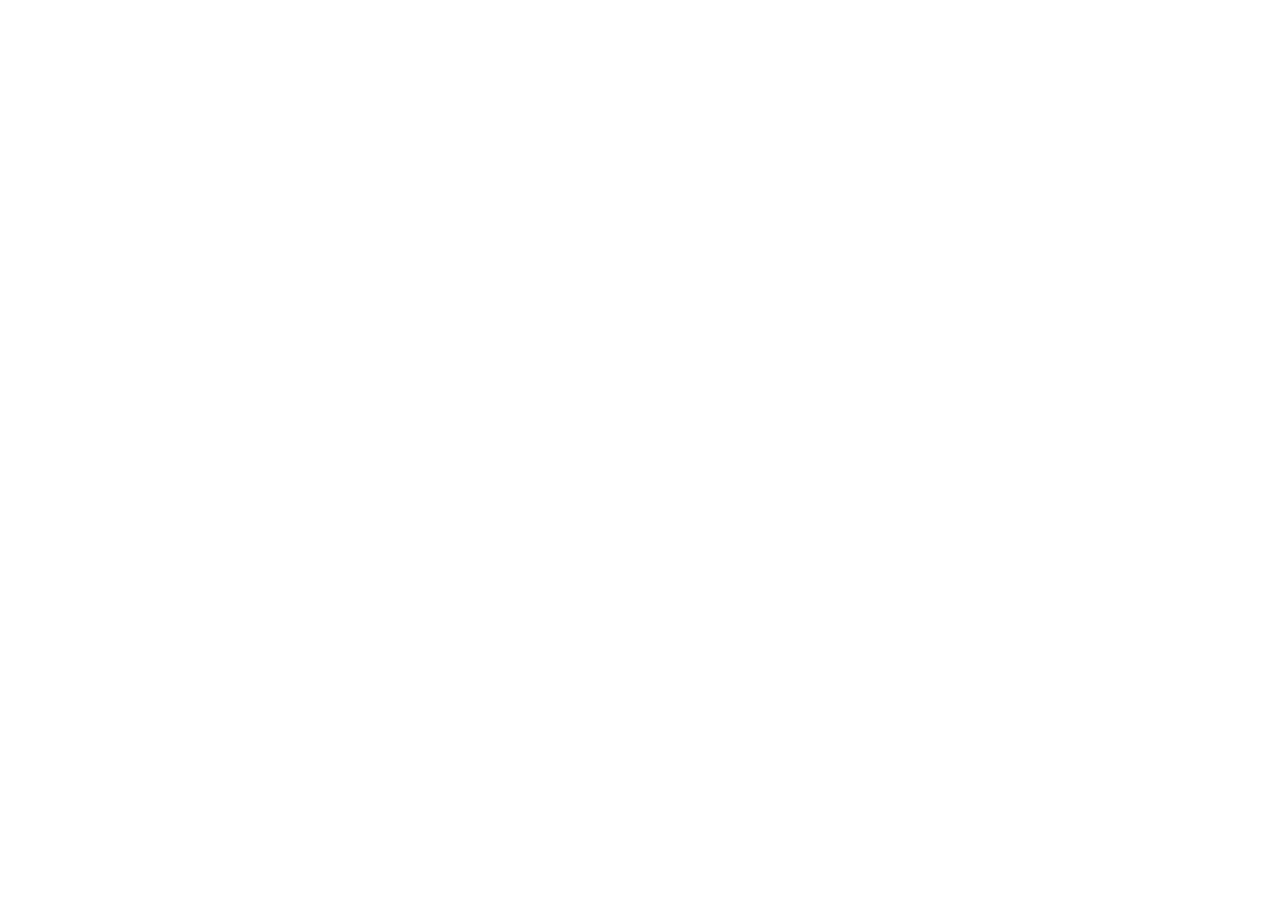
==== evenements.html @ 331d2382 "up" ====
<!DOCTYPE html>
<html lang="en">
<head>
    <meta charset="UTF-8">
    <meta name="viewport" content="width=device-width, initial-scale=1.0">
    <link rel="stylesheet" href="./css/style.css">
    <link rel="stylesheet" href="./css/responsive.css">
    <link rel="stylesheet" href="https://cdnjs.cloudflare.com/ajax/libs/font-awesome/6.5.2/css/all.min.css">
    <title>Document</title>
</head>
<main>
    
</main>

<body>
    
</body>
</html>
---- css/style.css ----
@import url('https://fonts.googleapis.com/css2?family=Bricolage+Grotesque:opsz,wght@12..96,200..800&family=Google+Sans:ital,opsz,wght@0,17..18,400..700;1,17..18,400..700&family=IBM+Plex+Mono:ital,wght@0,100;0,200;0,300;0,400;0,500;0,600;0,700;1,100;1,200;1,300;1,400;1,500;1,600;1,700&family=Inter:ital,opsz,wght@0,14..32,100..900;1,14..32,100..900&family=Isometra&display=swap');

:root {
  --background: #FFEDD5;
  --secondary: #C2410C;
  --darkgreen: #0F766E;
  --lightgreen: #CCFBF1;
  --textcolor: #030303;
  --subtextcolor:#57534E;
  --footerbackground:#1C1917;
}
*{
    font-family: "Bricolage Grotesque", sans-serif;
}
nav{
  display: flex;
  justify-content: space-between;
  align-items: center;
  padding:15px, 25px;
}

.logo{
  font-weight:500;
  font-size: 20px;
  color: var(--textcolor);

}
.logo span{ 
  color:var(--secondary);
}
nav ul {
  list-style: none;
  display: flex;
  gap: 30px;
}

nav ul li a {
  text-decoration: none;
  color: var( --textcolor);
  font-size: 15px;
  padding-bottom: 5px;
}
nav ul li a:hover{
  color:var(--secondary);
  border-bottom: 2px solid var(--secondary);
}

.btn a{
  background: var(--secondary);
  color: white;
   text-decoration: none; 
  padding: 12px 20px;
  border-radius: 8px;
  font-weight: 500;
}
 .hero{
  display: flex;
  justify-content: space-between;
  align-items: center;
  background-color: var(--background);
  padding: 70px 8%;
  gap: 40px;
}

.hero-left{
  width: 50%;
}

.saison{
  background: var(--lightgreen);
  color: var(--darkgreen);
  display: inline-block; 
  padding: 6px 14px;
  border-radius: 20px;
  font-size: 13px;
  font-weight: bold;
}

.hero-left h1{
  font-size: 42px;
  color: var(--textcolor);
  margin: 15px 0;
  line-height: 1.1;
}

.desc{
  color: var(--subtextcolor);
  font-size: 16px;
  margin-bottom: 25px;
  line-height: 1.6;
}

.image{
  width: 50%;
  display: flex;
  justify-content: center;
}

.image img{
  width: 100%;
  max-width: 480px;
  height: auto;
  background-color: white;
  border-radius: 20px; 
  padding: 50px; 
   
}


.hero-btn{
  display: flex;
  gap: 15px;
}

.btn1{
  background-color: var(--secondary);
  color: white;
  padding: 12px 24px;
  border-radius: 8px;
  text-decoration: none;
  font-weight: 600;
  font-size: 14px;
}

.btn2{
  background-color: white;
  color: #333;
  padding: 12px 24px;
  border-radius: 8px;
  text-decoration: none;
  font-weight: 600;
  font-size: 14px;
  border: 1.5px solid #ccc;
}


.footerdown {
    color: white;
    background-color: var(--footerbackground);
    width: 100%;
}
.footer-container {
   margin-left: 100px;
    margin-right: 100px;
    margin-top: 20px;
    justify-content: space-between; 
}
.youcode {
    float: left;
}
.youcode h2 {
    font-size: 25px;
    font-weight: 500;
}
.youcode h3 {
    font-size: 15px;
    font-weight: 200;
}
.info {
    margin-right: 0px;
}
.info-container {
    display: flex;
}
.info h4 {
    font-weight: 300;
}
.option-container {
    margin-left: 80px;
    text-align:left;
}
.option-container h4{
    margin-bottom: 0px;
    font-weight: 440;
}
.option-container ul{
    padding: 10px;
    padding-left: 0px;
    margin-top: 0px;
}
.option-container ul li {
    list-style-type: none;
    margin: 5px;
    margin-left: 0px;
    font-weight: 220;
    margin-bottom: 20px;
}
.footer-separator {
    background-color: var(--subtextcolor);
    height: 7px;
    width: 85%;
}

.icon-container {
    background-color: var(--background);
    width: 50px;
    height: 50px;
    border-radius: 50%;
    display: flex;
    justify-content: center;
    align-items: center;
}
.activiter-container {
    margin-left: 100px;
}
.activiter-displayer {
    display: flex;
}
.content-box {
    border: 1px solid #E7E5E4;
    border-radius: 10px;
    padding-right: 170px;
    padding-left: 20px;
    padding-top: 20px;
}
.activiter h2{
    margin-bottom: 30px;
}
.stats-container {
    justify-content: space-around;
    align-items: center;
    gap: 50px;
        display: flex;

    color: white;
}
.stats-container h3 {
    font-weight: 300;
    margin-top: -10px;
    font-size: 15px;
    padding-bottom: 10px;
}
.stats-container h4 {
    margin-top: -90px;
}
.stats-section {
    background-color: var(--secondary);
}

.stats-container div {
    padding-top: 20px;
    padding-bottom: 20px;
}
.separator {
    margin-left: 100px;
    margin-right: 100px;
    
    height: 2px;
    background-color: var(--subtextcolor);
    display: flex;
    justify-content: space-between;
}
.credits {
    margin-left: 100px;
    margin-right: 100px;
}
.credits h4 {
    font-weight: 100;
    padding-bottom:50px;
    padding-top:25px;

}
---- css/responsive.css ----
@media screen and (min-width: 1000px) and (max-width: 3000px) {
  .event-contener {
    display: flex;
    justify-content: space-between;
    margin-right: 100px;
  }
}

@media screen and (min-width: 768px) and (max-width: 768px) {
  .event-contener {
    display: block;
    display: grid;
    grid-template-columns: 1fr 1fr;
    grid-template-rows: auto auto;
    gap: 20px;
  }
  .activiter-container {
    margin-left: 0px;
  }
}
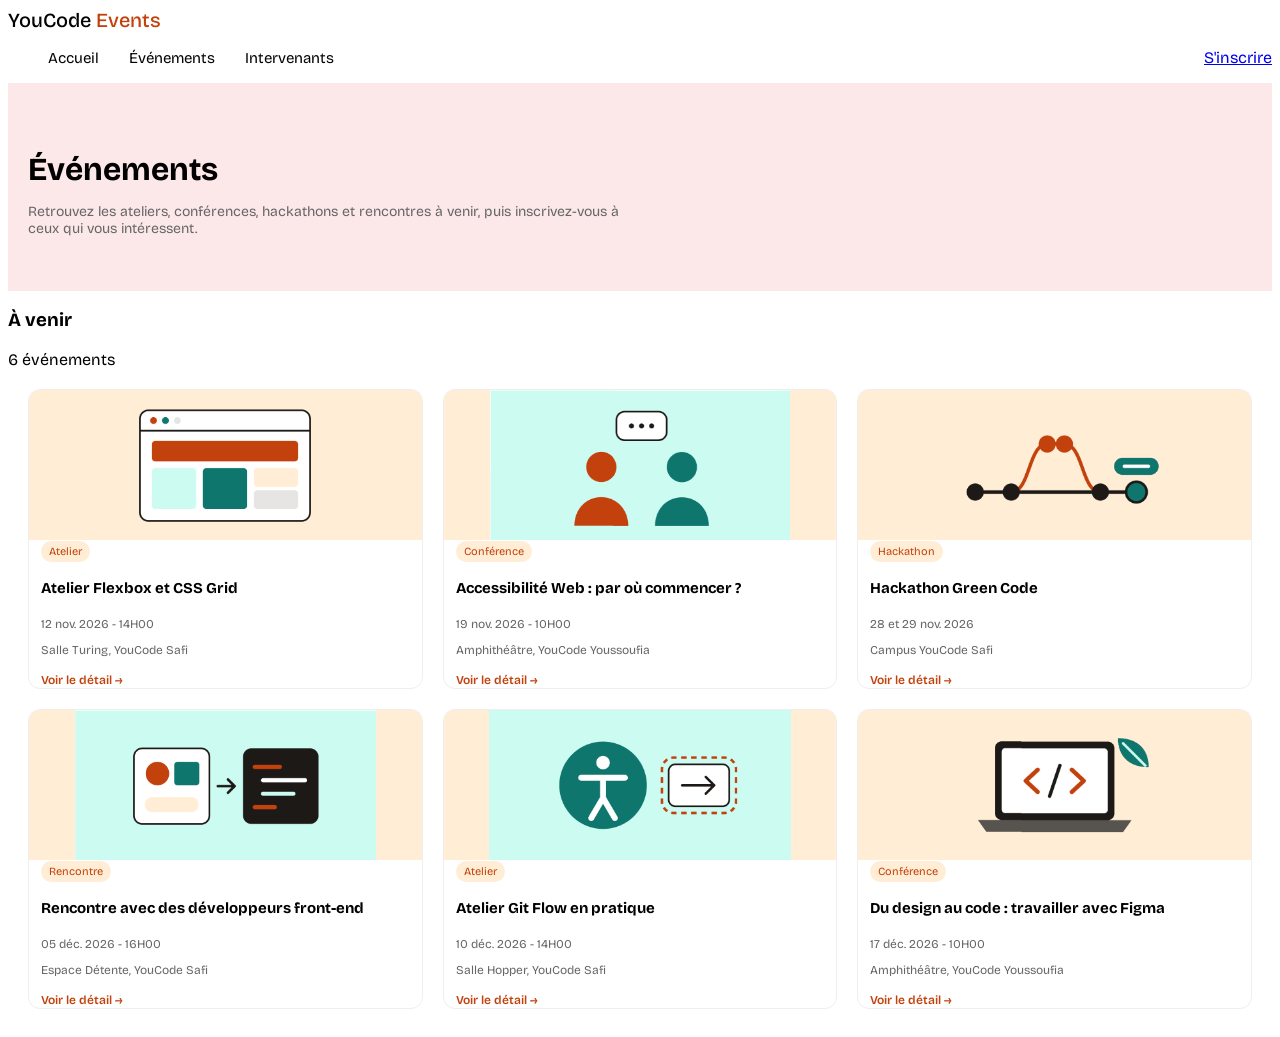
==== commit 9bc1086a: "page evenement" ====
--- a/evenements.html
+++ b/evenements.html
@@ -8,8 +8,116 @@
     <link rel="stylesheet" href="https://cdnjs.cloudflare.com/ajax/libs/font-awesome/6.5.2/css/all.min.css">
     <title>Document</title>
 </head>
+<header class="main-header">
+  <div class="logo">YouCode <span>Events</span></div>
+  <nav>
+    <ul>
+      <li><a href="#">Accueil</a></li>
+      <li><a href="#" class="active">Événements</a></li>
+      <li><a href="#">Intervenants</a></li>
+    </ul>
+    <a href="#" class="btn-inscrire">S'inscrire</a>
+    <span class="burger">☰</span>
+  </nav>
+   
+  
+</header>
 <main>
     
+<section class="intro">
+  <h2>Événements</h2>
+  <p>Retrouvez les ateliers, conférences, hackathons et
+     rencontres à venir, puis inscrivez-vous à ceux qui vous intéressent.</p>
+</section>
+
+<section class="events">
+  <div class="events-head">
+    <h3>À venir</h3>
+    <span>6 événements</span>
+  </div>
+
+  <div class="grid-events">
+ 
+    <div class="card">
+      <div class="card-img bg-pink">
+        <img src="/assets/images/img7.png" alt="Atelier UI">
+      </div>
+      <div class="card-body">
+        <span class="tag tag-atelier">Atelier</span>
+        <h4>Atelier Flexbox et CSS Grid</h4>
+        <p> 12 nov. 2026 - 14H00</p>
+        <p> Salle Turing, YouCode Safi</p>
+        <a href="#">Voir le détail →</a>
+      </div>
+    </div>
+  
+    <div class="card">
+      <div class="card-img bg-blue">
+        <img src="/assets/images/img1.png" alt="Accessibilité">
+      </div>
+      <div class="card-body">
+        <span class="tag tag-conf">Conférence</span>
+        <h4>Accessibilité Web : par où commencer ?</h4>
+        <p> 19 nov. 2026 - 10H00</p>
+        <p> Amphithéâtre, YouCode Youssoufia</p>
+        <a href="#">Voir le détail →</a>
+      </div>
+    </div>
+  
+    <div class="card">
+      <div class="card-img bg-pink">
+        <img src="/assets/images/img2.png" alt="Hackathon">
+      </div>
+      <div class="card-body">
+        <span class="tag tag-hack">Hackathon</span>
+        <h4>Hackathon Green Code</h4>
+        <p> 28 et 29 nov. 2026</p>
+        <p> Campus YouCode Safi</p>
+        <a href="#">Voir le détail →</a>
+      </div>
+    </div>
+   
+    <div class="card">
+      <div class="card-img bg-blue">
+        <img src="/assets/images/img3.png" alt="Rencontre">
+      </div>
+      <div class="card-body">
+        <span class="tag tag-rencontre">Rencontre</span>
+        <h4>Rencontre avec des développeurs front-end</h4>
+        <p> 05 déc. 2026 - 16H00</p>
+        <p> Espace Détente, YouCode Safi</p>
+        <a href="#">Voir le détail →</a>
+      </div>
+    </div>
+  
+    <div class="card">
+      <div class="card-img bg-pink">
+        <img src="/assets/images/img8.png" alt="Git Flow">
+      </div>
+      <div class="card-body">
+        <span class="tag tag-atelier">Atelier</span>
+        <h4>Atelier Git Flow en pratique</h4>
+        <p>10 déc. 2026 - 14H00</p>
+        <p> Salle Hopper, YouCode Safi</p>
+        <a href="#">Voir le détail →</a>
+      </div>
+    </div>
+   
+    <div class="card">
+      <div class="card-img bg-blue">
+        <img src="/assets/images/img9.png" alt="Figma">
+      </div>
+      <div class="card-body">
+        <span class="tag tag-conf">Conférence</span>
+        <h4>Du design au code : travailler avec Figma</h4>
+        <p> 17 déc. 2026 - 10H00</p>
+    <p> Amphithéâtre, YouCode Youssoufia</p>
+        <a href="#">Voir le détail →</a>
+      </div>
+    </div>
+  </div>
+</section>
+
 </main>
 
 <body>
--- a/css/style.css
+++ b/css/style.css
@@ -17,6 +17,7 @@
   justify-content: space-between;
   align-items: center;
   padding:15px, 25px;
+  flex-wrap: nowrap; 
 }
 
 .logo{
@@ -53,6 +54,7 @@
   border-radius: 8px;
   font-weight: 500;
 }
+
  .hero{
   display: flex;
   justify-content: space-between;
@@ -100,7 +102,7 @@
   width: 100%;
   max-width: 480px;
   height: auto;
-  background-color: white;
+  background-color: var(--background);
   border-radius: 20px; 
   padding: 50px; 
    
@@ -259,4 +261,98 @@
     padding-bottom:50px;
     padding-top:25px;
 
+}
+.page { max-width: 1100px; margin: auto; }
+.intro {
+      background: #fce8e8; 
+     padding: 40px 20px; 
+    }
+.intro h2{
+     font-size: 32px;
+      margin-bottom: 10px;
+     }
+.intro p{
+     color: #666; 
+     font-size: 14px;
+      max-width: 600px; }
+
+.grid-events {
+  display: grid;
+  grid-template-columns: 1fr; /* Mobile 375 */
+  gap: 20px;
+  padding: 20px;
+}
+.card {
+  border: 1px solid #eee;
+  border-radius: 12px;
+  overflow: hidden;
+  background: white;
+  display: grid;
+}
+.card-img img {
+  width: 100%;
+  height: 100%;
+  object-fit: contain;
+  
+}
+.card > div:first-child {
+    height: 150px; 
+    display:flex;
+    align-items:center;
+    justify-content:center;
+    background:var(--background)}
+.card .tag { 
+    color: #C2410C;
+     font-size: 11px;
+      background: #FFEDD5;
+       padding: 4px 8px;
+        border-radius: 12px; 
+        width: fit-content;
+         margin: 12px; 
+        }
+.card h4 {
+    padding: 0 12px; 
+    font-size: 15px; }
+.card p {
+     padding: 0 12px; 
+     font-size: 12px; 
+     color: #666; }
+.card a {
+     padding: 12px; 
+     font-size: 12px; 
+     color: #C2410C; 
+     text-decoration: none; 
+     font-weight: 600;
+     }
+@media (min-width: 768px) {
+  
+  .grid-events {
+    grid-template-columns: repeat(3, 1fr);
+  }
+  .burger{ display: none;}
+   .hero{ 
+    flex-direction: column;
+     padding: 40px 20px;
+     }
+  .hero-left, .image{ width: 100%; }
+  .footer-container { 
+    flex-direction: column;
+     margin: 0 20px; 
+    }
+  .info-container {
+     flex-direction: column; 
+    }
+  .option-container { 
+    margin-left: 0;
+     margin-top: 25px;
+     }
+  .separator, .credits {
+     margin-left: 20px;
+      margin-right: 20px;
+     }
+}
+@media(max-width:768px){
+  .main-header{padding:15px 2px;}
+  .main-header nav{display:none;}
+  .burger{display:block;}
 }
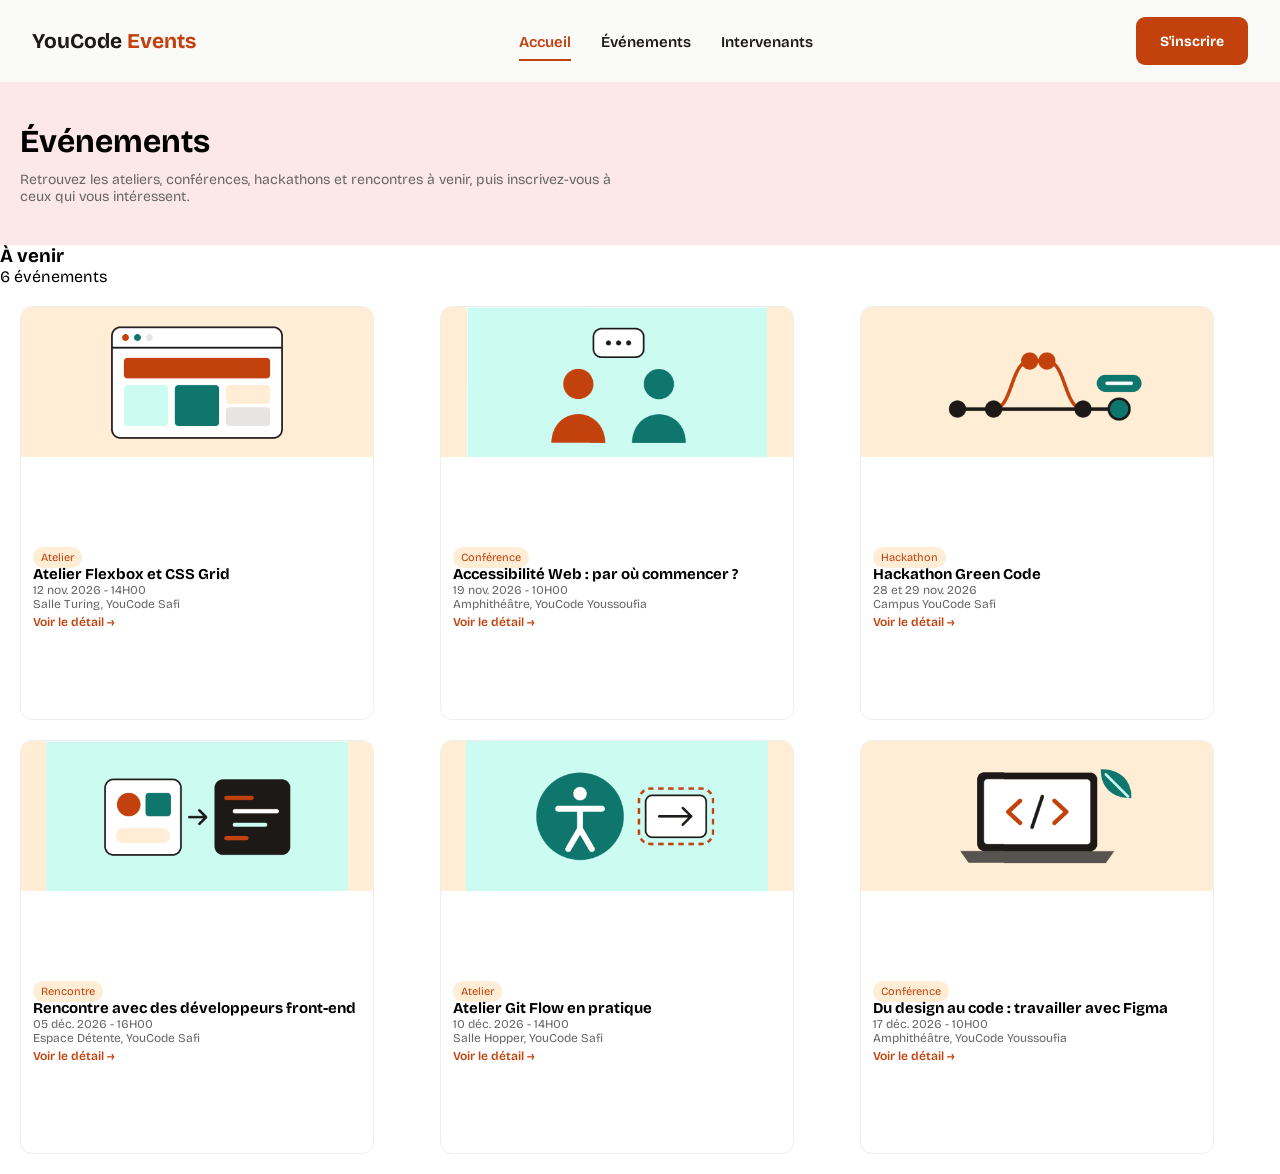
==== commit 86bd8472: "navbar" ====
--- a/evenements.html
+++ b/evenements.html
@@ -9,19 +9,24 @@
     <title>Document</title>
 </head>
 <header class="main-header">
-  <div class="logo">YouCode <span>Events</span></div>
-  <nav>
-    <ul>
-      <li><a href="#">Accueil</a></li>
-      <li><a href="#" class="active">Événements</a></li>
-      <li><a href="#">Intervenants</a></li>
-    </ul>
-    <a href="#" class="btn-inscrire">S'inscrire</a>
-    <span class="burger">☰</span>
-  </nav>
-   
-  
-</header>
+    <nav class="navbar">
+        <a class="logo" href="./index.html">
+            YouCode <span>Events</span>
+        </a>
+
+        <button class="burger"
+                aria-label="Ouvrir le menu"
+                aria-expanded="false">☰</button>
+
+        <ul class="nav-links">
+            <li><a class="active" href="./index.html">Accueil</a></li>
+            <li><a href="./evenements.html">Événements</a></li>
+            <li><a href="./intervenants.html">Intervenants</a></li>
+        </ul>
+
+        <a class="nav-btn" href="#inscription">S'inscrire</a>
+    </nav>
+    </header>
 <main>
     
 <section class="intro">
--- a/css/style.css
+++ b/css/style.css
@@ -5,136 +5,191 @@
   --secondary: #C2410C;
   --darkgreen: #0F766E;
   --lightgreen: #CCFBF1;
-  --textcolor: #030303;
+  --textcolor:  #1C1917;
   --subtextcolor:#57534E;
   --footerbackground:#1C1917;
 }
 *{
     font-family: "Bricolage Grotesque", sans-serif;
-}
-nav{
-  display: flex;
-  justify-content: space-between;
-  align-items: center;
-  padding:15px, 25px;
-  flex-wrap: nowrap; 
-}
-
-.logo{
-  font-weight:500;
-  font-size: 20px;
-  color: var(--textcolor);
-
-}
-.logo span{ 
-  color:var(--secondary);
-}
-nav ul {
-  list-style: none;
-  display: flex;
-  gap: 30px;
-}
-
-nav ul li a {
-  text-decoration: none;
-  color: var( --textcolor);
-  font-size: 15px;
-  padding-bottom: 5px;
-}
-nav ul li a:hover{
-  color:var(--secondary);
-  border-bottom: 2px solid var(--secondary);
-}
-
-.btn a{
-  background: var(--secondary);
-  color: white;
-   text-decoration: none; 
-  padding: 12px 20px;
-  border-radius: 8px;
-  font-weight: 500;
-}
-
- .hero{
-  display: flex;
-  justify-content: space-between;
-  align-items: center;
-  background-color: var(--background);
-  padding: 70px 8%;
-  gap: 40px;
-}
-
-.hero-left{
-  width: 50%;
-}
-
-.saison{
-  background: var(--lightgreen);
-  color: var(--darkgreen);
-  display: inline-block; 
-  padding: 6px 14px;
-  border-radius: 20px;
-  font-size: 13px;
-  font-weight: bold;
-}
-
-.hero-left h1{
-  font-size: 42px;
-  color: var(--textcolor);
-  margin: 15px 0;
-  line-height: 1.1;
-}
-
-.desc{
-  color: var(--subtextcolor);
-  font-size: 16px;
-  margin-bottom: 25px;
-  line-height: 1.6;
-}
-
-.image{
-  width: 50%;
-  display: flex;
-  justify-content: center;
-}
-
-.image img{
-  width: 100%;
-  max-width: 480px;
-  height: auto;
-  background-color: var(--background);
-  border-radius: 20px; 
-  padding: 50px; 
-   
-}
-
-
-.hero-btn{
-  display: flex;
-  gap: 15px;
-}
-
-.btn1{
-  background-color: var(--secondary);
-  color: white;
-  padding: 12px 24px;
-  border-radius: 8px;
-  text-decoration: none;
-  font-weight: 600;
-  font-size: 14px;
-}
-
-.btn2{
-  background-color: white;
-  color: #333;
-  padding: 12px 24px;
-  border-radius: 8px;
-  text-decoration: none;
-  font-weight: 600;
-  font-size: 14px;
-  border: 1.5px solid #ccc;
-}
-
+    box-sizing: border-box;
+    margin: 0;
+     padding: 0;
+
+}
+
+.main-header {
+    background: #FAFAF9;
+    width: 100%;
+    height: auto;
+    min-height: 72px;
+}
+
+.navbar {
+    max-width: 1280px;
+    min-height: 82px;
+    margin: auto;
+    padding: 16px 32px;
+    display: flex;
+    align-items: center;
+    justify-content: space-between;
+    gap: 28px;
+}
+
+.logo {
+    text-decoration: none;
+    font-size: 21px;
+    font-weight: 700;
+    white-space: nowrap;
+    color: var(--textcolor);
+}
+
+.logo span {
+    color: var(--secondary);
+}
+
+.nav-links {
+    list-style: none;
+    display: flex;
+    align-items: center;
+    gap: 30px;
+    margin: 0;
+    padding: 0;
+}
+
+.nav-links a {
+    text-decoration: none;
+    font-size: 15px;
+    font-weight: 600;
+    padding: 8px 0;
+    color: var(--textcolor);
+}
+
+.nav-links a:hover,
+.nav-links a.active {
+    color: var(--secondary);
+    border-bottom: 2px solid var(--secondary);
+}
+
+.nav-btn,
+.btn-primary,
+.btn-secondary {
+    display: inline-flex;
+    justify-content: center;
+    align-items: center;
+    min-height: 48px;
+    padding: 12px 24px;
+    border-radius: 9px;
+    text-decoration: none;
+    font-size: 14px;
+    font-weight: 700;
+}
+
+.nav-btn,
+.btn-primary {
+    background: var(--secondary);
+    color: white;
+}
+
+.nav-btn:hover,
+.btn-primary:hover {
+    background: var(--secondary);
+}
+
+.btn-secondary {
+    background: #FAFAF9;
+    border: 1px solid #D6D3D1;
+    color: var(--textcolor);
+}
+
+.burger {
+    display: none;
+    border: 0;
+    background: transparent;
+    color: var(--textcolor);
+    font-size: 26px;
+    cursor: pointer;
+}
+
+.hero {
+    display: grid;
+    grid-template-columns: 1fr 0.85fr;
+    align-items: center;
+    gap: 48px;
+    /* padding: 64px max(6%, calc((100% - 1160px) / 2)); */
+    background: var(--background);
+    min-height: 430px;
+}
+
+.hero-left {
+    max-width: 650px;
+}
+
+.saison {
+    display: inline-block;
+    margin: 0 0 16px;
+    padding: 7px 14px;
+    border-radius: 99px;
+    background: #CCFBF1;
+    color: #0F766E;
+    font-size: 13px;
+    font-weight: 700;
+}
+
+.hero h1 {
+    margin: 0 0 20px;
+    font-size: clamp(32px, 4vw, 44px);
+    line-height: 1.16;
+    letter-spacing: -0.7px;
+}
+
+.desc {
+    max-width: 620px;
+    margin: 0 0 26px;
+    color: var(--subtextcolor);
+    font-size: 16px;
+    line-height: 1.7;
+}
+
+.hero-btn {
+    display: flex;
+    flex-wrap: wrap;
+    gap: 14px;
+}
+
+/* Illustration du calendrier */
+
+.hero-illustration {
+    position: relative;
+    min-height: 290px;
+    display: flex;
+    align-items: center;
+    justify-content: center;
+    background: white;
+    border-radius: 18px;
+}
+
+.calendar {
+    position: relative;
+    width: 185px;
+    height: 170px;
+    border-radius: 18px;
+    background: white;
+    overflow: visible;
+}
+.image {
+    width: 100%;
+    display: flex;
+    justify-content: center;
+    align-items: center;
+}
+
+.image img {
+    width: 100%;
+    max-width: 480px;
+    height: auto;
+    display: block;
+    object-fit: contain;
+}
 
 .footerdown {
     color: white;
@@ -145,7 +200,9 @@
    margin-left: 100px;
     margin-right: 100px;
     margin-top: 20px;
-    justify-content: space-between; 
+    justify-content: space-between;
+    display: flex;
+    flex-wrap: wrap;
 }
 .youcode {
     float: left;
@@ -160,9 +217,14 @@
 }
 .info {
     margin-right: 0px;
+    justify-content: space-evenly;
+    display: flex;
+    flex-wrap: wrap;
 }
 .info-container {
     display: flex;
+        flex-wrap: wrap;
+
 }
 .info h4 {
     font-weight: 300;
@@ -189,8 +251,8 @@
 }
 .footer-separator {
     background-color: var(--subtextcolor);
-    height: 7px;
-    width: 85%;
+    height:2px;
+    width: 100%;
 }
 
 .icon-container {
@@ -260,8 +322,83 @@
     font-weight: 100;
     padding-bottom:50px;
     padding-top:25px;
-
-}
+}
+.activiter-container {
+    padding-bottom: 30px;
+}
+.next-container {
+    margin-left: 100px;
+    margin-right: 100px;
+}
+.top {
+    display: flex;
+    align-items: center;
+    justify-content: space-between;
+}
+.top div *{
+    color: var(--secondary);
+    font-size: 13px;
+}
+.top div a{
+    text-decoration: none;
+    font-weight: 500;
+}
+.card {
+    display: flex;
+    border: 1px solid #E7E5E4;
+    width: 354px;
+    height: 414px;
+    border-radius: 10px;
+}
+.theme{
+    background-color: var(--background);
+    width: max-content;
+    height: 30px;
+    display: flex;
+    align-items: center;
+    padding-right: 10px;
+    padding-left: 10px;
+    border-radius: 20px;
+    color: var(--secondary);
+}
+.theme h5 {
+    font-weight: 500;
+}
+.content {
+    margin-left: 20px;
+    margin-top: 10px;
+}
+.u-info {
+    margin-top: 40px;
+    display: grid;
+    gap: 10px;
+}
+.u-info h3 {
+    margin-top: 0px;
+    margin-bottom: 0px;
+    color: var(--subtextcolor);
+    font-weight: 300;
+    font-size: 15px;
+}
+.u-info h3 i {
+    padding-right: 11px;
+}
+.u-info a {
+    text-decoration: none;
+    color: var(--secondary);
+}
+.u-info a i {
+    padding-left: 3px;
+}
+.next-events {
+    margin-bottom: 30px;
+}
+.card-container {
+    display: grid;
+    gap: 20px;
+    grid-template-columns: 1fr 1fr 1fr;
+}
+
 .page { max-width: 1100px; margin: auto; }
 .intro {
       background: #fce8e8; 
@@ -329,7 +466,9 @@
   .grid-events {
     grid-template-columns: repeat(3, 1fr);
   }
-  .burger{ display: none;}
+  .burger{
+    display: none;
+}
    .hero{ 
     flex-direction: column;
      padding: 40px 20px;
@@ -351,8 +490,163 @@
       margin-right: 20px;
      }
 }
-@media(max-width:768px){
-  .main-header{padding:15px 2px;}
-  .main-header nav{display:none;}
-  .burger{display:block;}
+
+.pagetitle {
+    background-color: var(--background);
+}
+.pagetitle-content {
+    padding-left: 20px;
+    padding-top: 20px;
+    padding-bottom: 20px;
+}
+.pagetitle-content h3 {
+    margin-left: 0px;
+    font-size: 30px;
+    margin-bottom: 0px;
+    padding: 1%;
+}
+.pagetitle-content h4 {
+    font-size: 20px;
+    font-weight: 200;
+    margin-top: 15px;
+    margin-left: 20px;
+}
+.intervenant-boxcontent {
+    padding-left: 20px;
+    padding-right: 20px;
+}
+.intervenant-boxcontent h3 {
+    font-size: 30px;
+}
+
+.boxcontainer {
+    display: grid;
+    gap: 20px;
+    
+}
+.profils-pic{
+    width: 100px;
+    height: 100px;
+    background-color: var(--background);
+    border-radius: 50%;
+}
+.box {
+    border: 1px solid #E7E5E4;
+    border-radius: 10px;
+    width: 320px;
+    margin-top: 10px;
+}
+.content h3{
+    font-size: 20px;
+    margin-bottom: 0px;
+}
+.content h4 {
+    margin-top: 5px;
+    font-size: 15px;
+    font-weight: 500;
+    color: var(--secondary);
+}
+.content h5 {
+    font-weight: 400;
+}
+.profils-pic {
+    display: flex;
+    align-items: center;
+    justify-content: center;
+    overflow: hidden;
+}
+.profils-pic i {
+    font-size: 100px;
+    margin-top: 15px;
+}
+.container {
+    margin-left: 20px;
+}
+.container h3 {
+    font-weight: 300;
+    font-size: 20px;
+    color: #57534E;
+}
+.them-container {
+    display: grid;
+    grid-template-columns: 1fr 1fr;
+    gap: 10px;
+
+}
+.box-them {
+    border: 1px solid #E7E5E4;
+    grid-template-rows: 1fr 3fr;
+    display: flex;
+    border-radius: 10px;
+}
+.content-container {
+    display: flex;
+    align-items: center;
+    justify-content: center;
+    padding-top: 10px;
+    padding-bottom: 10px;
+    padding-left: 20px;
+    color: #57534E;
+}
+.content-container h4 {
+    font-size: 15px;
+    padding-left: 14px;
+    font-weight: 400;
+    color: #57534E;
+}
+.gray-box {
+    width: 25px;
+    height: 25px;
+    background-color: #333;
+    border-radius: 10px;
+}
+.top-container {
+    display: grid;
+    justify-content: space-between;
+
+}
+.minicontent ul li a {
+    text-decoration: none;
+    font-weight: 300;
+    font-size: 14px;
+    color: white;
+}
+.minicontent h3 {
+    font-size: 15px;
+}
+.minicontent ul {
+    list-style: none;
+    padding: 0px;
+}
+.minicontent ul li {
+    padding: 5px;
+}
+.leftsidecontent h2 {
+    font-size: 19px;
+}
+.leftsidecontent h3 {
+    font-size: 14px;
+    font-weight: 300;
+}
+.footerdown {
+    margin-top: 40px;
+}
+.nexteven-card-container img {
+    width: 100%;
+    border-radius: 10px;
+
+}
+.card-text-content {
+    margin-left: 20px;
+    margin-top: 10px;
+}
+
+.card-text-content {
+    border-radius: 10px;
+}
+
+.event-card {
+    border: 1px solid #57534E;
+    width: 100%;
+    border-radius: 10px;
 }
--- a/css/responsive.css
+++ b/css/responsive.css
@@ -4,6 +4,34 @@
     justify-content: space-between;
     margin-right: 100px;
   }
+  .top-container {
+    grid-template-columns: 1.6fr 1fr;
+    margin-left: 100px;
+    margin-right: 100px;
+  }
+  .rightsidecontent {
+    display: grid;
+    
+    grid-template-columns: 1fr 1fr;
+  }
+  .nexteven-card-container {
+    display: grid;
+    grid-template-columns: 1fr 1fr 1fr;
+    gap: 120px;    
+    width: 100%;
+  }
+}
+@media screen and (min-width: 1440px) {
+  .boxcontainer {
+    grid-template-columns: 1fr 1fr 1fr;
+  }
+  .box {
+    width: 450px;
+  }
+  .them-container {
+        grid-template-columns: 1fr 1fr 1fr 1fr 1fr 1fr;
+
+  }
 }
 
 @media screen and (min-width: 768px) and (max-width: 768px) {
@@ -14,7 +42,191 @@
     grid-template-rows: auto auto;
     gap: 20px;
   }
+  .them-container {
+    grid-template-columns: 1fr 1fr 1fr;
+
+  }
   .activiter-container {
     margin-left: 0px;
   }
+  .box {
+    width: 340px;
+  }
+  .boxcontainer {
+    grid-template-columns: 1fr 1fr;
+  }
+  .top-container {
+    
+  }
+  .minicontent {
+    
+  }
+  .rightsidecontent {
+    gap: 60px;
+    display: grid;
+    
+    grid-template-columns: 1fr 1fr;
+  }
+  .top-container {
+    margin-left: 30px;
+    margin-right: 20px;
+  }
+  .nexteven-card-container {
+    display: grid;
+    grid-template-columns: 1fr 1fr;
+    gap: 20px;
+    width: 100%;
+  }
+}
+@media screen and (min-width: 375px) and (max-width: 375px) {
+  .footer-container {
+    display: block;
+  }
+  .boxcontainer {
+    grid-template-columns: 1fr;
+  }
+  .box {
+    width: 140px;
+  }
+  .top-container {
+    grid-template-columns: 1fr;
+    margin-left: 30px;
+    margin-right: 20px;
+  }
+  .rightsidecontent {
+    display: block;
+  }
+  .nexteven-card-container {
+    display: grid;
+    grid-template-columns: 1fr 1fr;
+    gap: 20px;
+    width: 100%;
+  }
+}
+/* bahija sabbar */
+/* TABLETTE - 768px */
+@media screen and (max-width: 768px) {
+    .navbar {
+        padding: 16px 24px;
+        gap: 16px;
+    }
+
+    .nav-links {
+        gap: 15px;
+    }
+
+    .nav-links a {
+        font-size: 14px;
+    }
+
+    .nav-btn {
+        padding: 10px 16px;
+    }
+     .hero {
+        padding: 40px 25px;
+        gap: 25px;
+    }
+
+    .hero-left {
+        width: 50%;
+    }
+
+    .hero-left h1 {
+        font-size: 30px;
+    }
+
+    .image {
+        width: 50%;
+    }
+
+}
+
+/* MOBILE - 375px */
+@media screen and (max-width: 480px) {
+    .main-header {
+        width: 100vw;
+        background: #FAFAF9;
+        height: auto;
+    }
+
+    .navbar {
+        min-height: 72px;
+        width: 100%;
+        padding: 16px 20px;
+        display: flex;
+        justify-content: space-between;
+        flex-direction: row;
+        align-items: center;
+        flex-wrap: nowrap;
+        box-sizing: border-box;
+    }
+
+    .logo {
+        font-size: 18px;
+        flex-shrink: 0;
+    }
+
+    .burger {
+        display: block;
+        font-size: 26px;
+       flex-shrink: 0;
+        margin-left: auto;
+    }
+
+    .nav-links {
+        display: none;
+        flex-direction: column;
+        align-items: flex-start;
+        width: 100%;
+        gap: 18px;
+        padding: 20px 0;
+       order: 3;
+    }
+
+    .nav-links.is-open {
+        display: flex;
+    }
+
+    .nav-btn {
+        display: none;
+    }
+    .hero {
+        flex-direction: column;
+        align-items: stretch;
+        padding: 35px 20px;
+        gap: 25px;
+    }
+
+    .hero-left,
+    .image {
+        width: 100%;
+    }
+
+    .hero-left h1 {
+        font-size: 28px;
+        line-height: 1.2;
+    }
+
+    .desc {
+        font-size: 16px;
+        line-height: 1.6;
+    }
+
+    .hero-btn {
+        display: flex;
+        flex-direction: column;
+        gap: 12px;
+    }
+
+    .hero-btn a {
+        width: 100%;
+        box-sizing: border-box;
+        text-align: center;
+    }
+
+    .image img {
+        width: 100%;
+        max-width: 100%;
+        height: auto;
+    }
 }
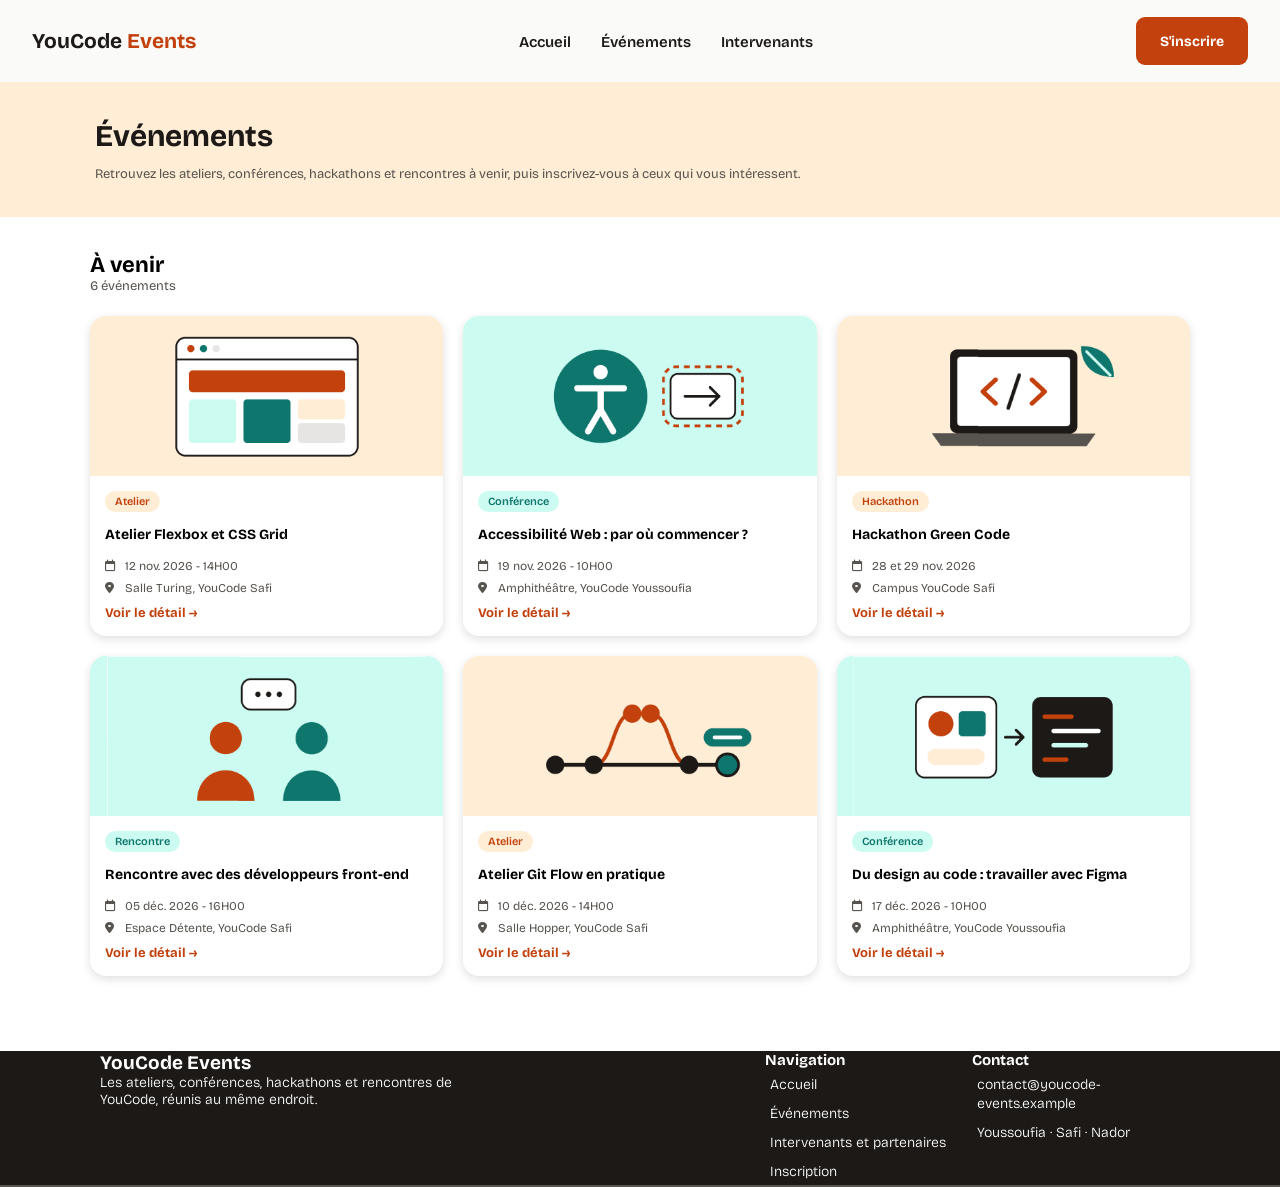
==== commit 4e9a9473: "page evenement" ====
--- a/evenements.html
+++ b/evenements.html
@@ -8,6 +8,7 @@
     <link rel="stylesheet" href="https://cdnjs.cloudflare.com/ajax/libs/font-awesome/6.5.2/css/all.min.css">
     <title>Document</title>
 </head>
+<body>
 <header class="main-header">
     <nav class="navbar">
         <a class="logo" href="./index.html">
@@ -29,103 +30,234 @@
     </header>
 <main>
     
-<section class="intro">
-  <h2>Événements</h2>
-  <p>Retrouvez les ateliers, conférences, hackathons et
-     rencontres à venir, puis inscrivez-vous à ceux qui vous intéressent.</p>
-</section>
-
-<section class="events">
-  <div class="events-head">
-    <h3>À venir</h3>
-    <span>6 événements</span>
-  </div>
-
-  <div class="grid-events">
- 
-    <div class="card">
-      <div class="card-img bg-pink">
-        <img src="/assets/images/img7.png" alt="Atelier UI">
-      </div>
-      <div class="card-body">
-        <span class="tag tag-atelier">Atelier</span>
-        <h4>Atelier Flexbox et CSS Grid</h4>
-        <p> 12 nov. 2026 - 14H00</p>
-        <p> Salle Turing, YouCode Safi</p>
-        <a href="#">Voir le détail →</a>
-      </div>
-    </div>
-  
-    <div class="card">
-      <div class="card-img bg-blue">
-        <img src="/assets/images/img1.png" alt="Accessibilité">
-      </div>
-      <div class="card-body">
-        <span class="tag tag-conf">Conférence</span>
-        <h4>Accessibilité Web : par où commencer ?</h4>
-        <p> 19 nov. 2026 - 10H00</p>
-        <p> Amphithéâtre, YouCode Youssoufia</p>
-        <a href="#">Voir le détail →</a>
-      </div>
-    </div>
-  
-    <div class="card">
-      <div class="card-img bg-pink">
-        <img src="/assets/images/img2.png" alt="Hackathon">
-      </div>
-      <div class="card-body">
-        <span class="tag tag-hack">Hackathon</span>
-        <h4>Hackathon Green Code</h4>
-        <p> 28 et 29 nov. 2026</p>
-        <p> Campus YouCode Safi</p>
-        <a href="#">Voir le détail →</a>
-      </div>
-    </div>
-   
-    <div class="card">
-      <div class="card-img bg-blue">
-        <img src="/assets/images/img3.png" alt="Rencontre">
-      </div>
-      <div class="card-body">
-        <span class="tag tag-rencontre">Rencontre</span>
-        <h4>Rencontre avec des développeurs front-end</h4>
-        <p> 05 déc. 2026 - 16H00</p>
-        <p> Espace Détente, YouCode Safi</p>
-        <a href="#">Voir le détail →</a>
-      </div>
-    </div>
-  
-    <div class="card">
-      <div class="card-img bg-pink">
-        <img src="/assets/images/img8.png" alt="Git Flow">
-      </div>
-      <div class="card-body">
-        <span class="tag tag-atelier">Atelier</span>
-        <h4>Atelier Git Flow en pratique</h4>
-        <p>10 déc. 2026 - 14H00</p>
-        <p> Salle Hopper, YouCode Safi</p>
-        <a href="#">Voir le détail →</a>
-      </div>
-    </div>
-   
-    <div class="card">
-      <div class="card-img bg-blue">
-        <img src="/assets/images/img9.png" alt="Figma">
-      </div>
-      <div class="card-body">
-        <span class="tag tag-conf">Conférence</span>
-        <h4>Du design au code : travailler avec Figma</h4>
-        <p> 17 déc. 2026 - 10H00</p>
-    <p> Amphithéâtre, YouCode Youssoufia</p>
-        <a href="#">Voir le détail →</a>
-      </div>
-    </div>
-  </div>
-</section>
+ <section class="intro">
+            <h1>Événements</h1>
+            <p>
+                Retrouvez les ateliers, conférences, hackathons et rencontres à venir, puis inscrivez-vous à ceux qui
+                vous intéressent.
+            </p>
+        </section>
+
+        <!-- LISTE DES ÉVÉNEMENTS -->
+        <section class="events">
+
+            <div class="events-head">
+                <h2>À venir</h2>
+                <span>6 événements</span>
+            </div>
+
+            <div class="grid-events">
+
+                <!-- ÉVÉNEMENT 1 -->
+                <article class="card">
+
+                    <div class="card-img bg-pink">
+                        <img src="./assets/images/img7.png"
+                             alt="Atelier Flexbox et CSS Grid">
+                    </div>
+
+                    <div class="card-body">
+                        <span class="tag tag-atelier">Atelier</span>
+
+                        <h3>Atelier Flexbox et CSS Grid</h3>
+
+                        <p>
+                            <i class="fa-regular fa-calendar"></i>
+                            12 nov. 2026 - 14H00
+                        </p>
+
+                        <p>
+                            <i class="fa-solid fa-location-dot"></i>
+                            Salle Turing, YouCode Safi
+                        </p>
+
+                        <a href="#">Voir le détail →</a>
+                    </div>
+
+                </article>
+
+                <!-- ÉVÉNEMENT 2 -->
+                <article class="card">
+
+                    <div class="card-img bg-blue">
+                        <img src="./assets/images/img8.png"
+                             alt="Accessibilité Web">
+                    </div>
+
+                    <div class="card-body">
+                        <span class="tag tag-conf">Conférence</span>
+
+                        <h3>
+                            Accessibilité Web : par où commencer ?
+                        </h3>
+
+                        <p>
+                            <i class="fa-regular fa-calendar"></i>
+                            19 nov. 2026 - 10H00
+                        </p>
+
+                        <p>
+                            <i class="fa-solid fa-location-dot"></i>
+                            Amphithéâtre, YouCode Youssoufia
+                        </p>
+
+                        <a href="#">Voir le détail →</a>
+                    </div>
+
+                </article>
+
+                <!-- ÉVÉNEMENT 3 -->
+                <article class="card">
+
+                    <div class="card-img bg-pink">
+                        <img src="./assets/images/img9.png"
+                             alt="Hackathon Green Code">
+                    </div>
+
+                    <div class="card-body">
+                        <span class="tag tag-hack">Hackathon</span>
+
+                        <h3>Hackathon Green Code</h3>
+
+                        <p>
+                            <i class="fa-regular fa-calendar"></i>
+                            28 et 29 nov. 2026
+                        </p>
+
+                        <p>
+                            <i class="fa-solid fa-location-dot"></i>
+                            Campus YouCode Safi
+                        </p>
+
+                        <a href="#">Voir le détail →</a>
+                    </div>
+
+                </article>
+
+                <!-- ÉVÉNEMENT 4 -->
+                <article class="card">
+
+                    <div class="card-img bg-blue">
+                        <img src="./assets/images/img1.png"
+                             alt="Rencontre avec des développeurs">
+                    </div>
+
+                    <div class="card-body">
+                        <span class="tag tag-rencontre">Rencontre</span>
+
+                        <h3>
+                            Rencontre avec des développeurs front-end
+                        </h3>
+
+                        <p>
+                            <i class="fa-regular fa-calendar"></i>
+                            05 déc. 2026 - 16H00
+                        </p>
+
+                        <p>
+                            <i class="fa-solid fa-location-dot"></i>
+                            Espace Détente, YouCode Safi
+                        </p>
+
+                        <a href="#">Voir le détail →</a>
+                    </div>
+
+                </article>
+
+                <!-- ÉVÉNEMENT 5 -->
+                <article class="card">
+
+                    <div class="card-img bg-pink">
+                        <img src="./assets/images/img2.png"
+                             alt="Atelier Git Flow">
+                    </div>
+
+                    <div class="card-body">
+                        <span class="tag tag-atelier">Atelier</span>
+
+                        <h3>Atelier Git Flow en pratique</h3>
+
+                        <p>
+                            <i class="fa-regular fa-calendar"></i>
+                            10 déc. 2026 - 14H00
+                        </p>
+
+                        <p>
+                            <i class="fa-solid fa-location-dot"></i>
+                            Salle Hopper, YouCode Safi
+                        </p>
+
+                        <a href="#">Voir le détail →</a>
+                    </div>
+
+                </article>
+
+                <!-- ÉVÉNEMENT 6 -->
+                <article class="card">
+
+                    <div class="card-img bg-blue">
+                        <img src="./assets/images/img3.png"
+                             alt="Design et développement avec Figma">
+                    </div>
+
+                    <div class="card-body">
+                        <span class="tag tag-conf">Conférence</span>
+
+                        <h3>
+                            Du design au code : travailler avec Figma
+                        </h3>
+
+                        <p>
+                            <i class="fa-regular fa-calendar"></i>
+                            17 déc. 2026 - 10H00
+                        </p>
+
+                        <p>
+                            <i class="fa-solid fa-location-dot"></i>
+                            Amphithéâtre, YouCode Youssoufia
+                        </p>
+
+                        <a href="#">Voir le détail →</a>
+                    </div>
+
+                </article>
+
+            </div>
+        </section>
 
 </main>
-
-<body>
+ <footer class="footerdown">
+        <div class="top-container">
+
+            <div class="leftsidecontent">
+                <h2>YouCode Events</h2>
+                <h3>Les ateliers, conférences, hackathons et rencontres de <br> YouCode, réunis au même endroit.</h3>
+            </div>
+
+            <div class="rightsidecontent">
+                <div class="minicontent">
+                    <h3>Navigation</h3>
+                    <ul>
+                        <li><a href="">Accueil</a></li>
+                        <li><a href="">Événements</a></li>
+                        <li><a href="">Intervenants et partenaires</a></li>
+                        <li><a href="">Inscription</a></li>
+                    </ul>
+                </div>
+                <div class="minicontent">
+                    <h3>Contact</h3>
+                    <ul>
+                        <li><a href="">contact@youcode-events.example</a></li>
+                        <li><a href="">Youssoufia · Safi · Nador</a></li>
+                    </ul>
+                </div>
+            </div>
+        </div>
+        <div class="footer-separator">
+
+        </div>
+    </footer>
+
     
 </body>
 </html>
--- a/css/style.css
+++ b/css/style.css
@@ -64,8 +64,7 @@
     color: var(--textcolor);
 }
 
-.nav-links a:hover,
-.nav-links a.active {
+.nav-links a:hover{ 
     color: var(--secondary);
     border-bottom: 2px solid var(--secondary);
 }
@@ -84,11 +83,11 @@
     font-weight: 700;
 }
 
-.nav-btn,
+ .nav-btn,
 .btn-primary {
     background: var(--secondary);
     color: white;
-}
+} 
 
 .nav-btn:hover,
 .btn-primary:hover {
@@ -111,85 +110,91 @@
 }
 
 .hero {
-    display: grid;
-    grid-template-columns: 1fr 0.85fr;
-    align-items: center;
-    gap: 48px;
-    /* padding: 64px max(6%, calc((100% - 1160px) / 2)); */
-    background: var(--background);
-    min-height: 430px;
+    display: flex;
+    align-items: center;
+    justify-content: space-between;
+    gap: 32px;
+    background:var(--background); 
+    padding: 40px 40px;
+    width: 100%;
+    box-sizing: border-box;
 }
 
 .hero-left {
-    max-width: 650px;
+    flex: 1;
+    max-width: 700px;
 }
 
 .saison {
     display: inline-block;
-    margin: 0 0 16px;
-    padding: 7px 14px;
-    border-radius: 99px;
-    background: #CCFBF1;
-    color: #0F766E;
-    font-size: 13px;
+    background: var(--lightgreen);
+    color: var(--darkgreen);
+    font-size: 11px;
     font-weight: 700;
+    padding: 4px 10px;
+    border-radius: 12px;
+    margin-bottom: 18px;
 }
 
 .hero h1 {
-    margin: 0 0 20px;
-    font-size: clamp(32px, 4vw, 44px);
-    line-height: 1.16;
-    letter-spacing: -0.7px;
+    font-size: 30px;
+    line-height: 1.2;
+    font-weight: 800;
+    color: var(--textcolor);
+    margin: 0 0 12px;
+    max-width: 380px;
 }
 
 .desc {
-    max-width: 620px;
-    margin: 0 0 26px;
+    font-size: 12.5px;
+    line-height: 1.6;
     color: var(--subtextcolor);
-    font-size: 16px;
-    line-height: 1.7;
+    margin-bottom: 20px;
+    max-width: 430px;
 }
 
 .hero-btn {
     display: flex;
-    flex-wrap: wrap;
-    gap: 14px;
-}
-
-/* Illustration du calendrier */
-
-.hero-illustration {
-    position: relative;
-    min-height: 290px;
+    gap: 10px;
+}
+
+.btn-primary {
+    background: var(--secondary);
+    color: white;
+    padding: 8px 14px;
+    border-radius: 6px;
+    text-decoration: none;
+    font-size: 12px;
+    font-weight: 600;
+}
+
+.btn-secondary {
+    background: white;
+    color: var(--secondary);
+    border: 2px solid var(--secondary);
+    padding: 8px 14px;
+    border-radius: 6px;
+    text-decoration: none;
+    font-size: 12px;
+    font-weight: 600;
+}
+
+.image {
+    flex: 0 0 420px;
+    background: white;
+    border-radius: 12px;
+    padding: 24px;
     display: flex;
     align-items: center;
     justify-content: center;
-    background: white;
-    border-radius: 18px;
-}
-
-.calendar {
-    position: relative;
-    width: 185px;
-    height: 170px;
-    border-radius: 18px;
-    background: white;
-    overflow: visible;
-}
-.image {
-    width: 100%;
-    display: flex;
-    justify-content: center;
-    align-items: center;
 }
 
 .image img {
     width: 100%;
-    max-width: 480px;
+    max-width: 320px;
     height: auto;
-    display: block;
-    object-fit: contain;
-}
+}
+
 
 .footerdown {
     color: white;
@@ -284,8 +289,7 @@
     justify-content: space-around;
     align-items: center;
     gap: 50px;
-        display: flex;
-
+    display: flex;
     color: white;
 }
 .stats-container h3 {
@@ -308,7 +312,6 @@
 .separator {
     margin-left: 100px;
     margin-right: 100px;
-    
     height: 2px;
     background-color: var(--subtextcolor);
     display: flex;
@@ -398,99 +401,169 @@
     gap: 20px;
     grid-template-columns: 1fr 1fr 1fr;
 }
-
-.page { max-width: 1100px; margin: auto; }
-.intro {
-      background: #fce8e8; 
-     padding: 40px 20px; 
-    }
-.intro h2{
-     font-size: 32px;
-      margin-bottom: 10px;
-     }
-.intro p{
-     color: #666; 
-     font-size: 14px;
-      max-width: 600px; }
-
-.grid-events {
-  display: grid;
-  grid-template-columns: 1fr; /* Mobile 375 */
-  gap: 20px;
-  padding: 20px;
-}
+/* bahija page evenement  */
+ .intro {
+    background: var(--background);
+    padding: 35px 95px ;
+    
+}
+.intro h1,
+.intro h2 {
+    font-size: 30px;
+    line-height: 1.3;
+    margin-bottom: 10px;
+    color: var(--textcolor);
+    
+}
+
+.intro p {
+    width: 100%;
+    color: var(--subtextcolor);
+    font-size: 13px;
+     
+}
+
+/* ========== EVENTS ========== */
+
+.events {
+    max-width: 1150px;
+    padding: 35px 25px;
+    margin: auto;
+    box-sizing: border-box;
+}
+
+.events-head {
+    display: flex;
+    flex-direction: column;
+    align-items: flex-start;
+    margin-bottom: 22px;
+}
+
+.events-head h2,
+.events-head h3 {
+    font-size: 22px;
+    font-weight: 700;
+}
+
+.events-head span {
+    color: var(--subtextcolor);
+    font-size: 13px;
+}
+
+/* ========== EVENTS GRID ========== */
+
+ .grid-events {
+    display: grid;
+    grid-template-columns: repeat(3, minmax(0, 1fr));
+    justify-content: center;
+    align-items: start;
+    gap: 20px;
+    width: 100%;
+}
+
+/* ========== EVENT CARD ========== */
 .card {
-  border: 1px solid #eee;
-  border-radius: 12px;
-  overflow: hidden;
-  background: white;
-  display: grid;
-}
+    height: auto;
+    width: 100%;
+    min-width: 0;
+    box-sizing: border-box;
+    display: flex;
+    flex-direction: column;
+    overflow: hidden;
+    background: white;
+    border: 1px solid var(--border);
+    border-radius: 16px;
+    box-shadow: 0 3px 10px rgba(0, 0, 0, 0.13);
+}
+
+
+
+/* Images */
+
+.card-img {
+    width: 100%;
+    height: 160px;
+    display: flex;
+    align-items: center;
+    justify-content: center;
+}
+
+.bg-pink {
+    background: var(--background);
+}
+
+.bg-blue {
+    background: var(--lightgreen);
+}
+
 .card-img img {
-  width: 100%;
-  height: 100%;
-  object-fit: contain;
-  
-}
-.card > div:first-child {
-    height: 150px; 
-    display:flex;
-    align-items:center;
-    justify-content:center;
-    background:var(--background)}
-.card .tag { 
-    color: #C2410C;
-     font-size: 11px;
-      background: #FFEDD5;
-       padding: 4px 8px;
-        border-radius: 12px; 
-        width: fit-content;
-         margin: 12px; 
-        }
+    display: block;
+    width: 100%;
+    height: 100%;
+    object-fit: contain;
+}
+
+/* Card content */
+
+.card-body {
+    display: flex;
+    flex-direction: column;
+    align-items: flex-start;
+    flex: 1;
+    padding: 15px;
+}
+
+.card .tag {
+    display: inline-block;
+    width: fit-content;
+    margin-bottom: 12px;
+    padding: 4px 10px;
+    border-radius: 20px;
+    background:var(--background);
+    color: var(--secondary);
+    font-size: 11px;
+    font-weight: 600;
+}
+
+.card .tag-conf,
+.card .tag-rencontre {
+    background: var(--lightgreen);
+    color: var(--darkgreen);
+}
+
+.card h3,
 .card h4 {
-    padding: 0 12px; 
-    font-size: 15px; }
+    font-size: 14px;
+    font-weight: 700;
+    line-height: 1.5;
+    margin-bottom: 12px;
+}
+
 .card p {
-     padding: 0 12px; 
-     font-size: 12px; 
-     color: #666; }
+    color: var(--subtextcolor);
+    font-size: 12px;
+    line-height: 1.5;
+    margin-bottom: 4px;
+}
+
+.card p i {
+    width: 17px;
+    color: var(--subtextcolor);
+}
+
 .card a {
-     padding: 12px; 
-     font-size: 12px; 
-     color: #C2410C; 
-     text-decoration: none; 
-     font-weight: 600;
-     }
-@media (min-width: 768px) {
-  
-  .grid-events {
-    grid-template-columns: repeat(3, 1fr);
-  }
-  .burger{
-    display: none;
-}
-   .hero{ 
-    flex-direction: column;
-     padding: 40px 20px;
-     }
-  .hero-left, .image{ width: 100%; }
-  .footer-container { 
-    flex-direction: column;
-     margin: 0 20px; 
-    }
-  .info-container {
-     flex-direction: column; 
-    }
-  .option-container { 
-    margin-left: 0;
-     margin-top: 25px;
-     }
-  .separator, .credits {
-     margin-left: 20px;
-      margin-right: 20px;
-     }
-}
-
+    margin-top: 0;
+    padding-top: 4px;
+    color: var(--secondary);
+    font-size: 13px;
+    font-weight: 700;
+    text-decoration: none;
+}
+
+.card a:hover {
+    text-decoration: underline;
+}
+/* bakr */
 .pagetitle {
     background-color: var(--background);
 }
@@ -649,4 +722,4 @@
     border: 1px solid #57534E;
     width: 100%;
     border-radius: 10px;
-}+} 
--- a/css/responsive.css
+++ b/css/responsive.css
@@ -104,129 +104,188 @@
   }
 }
 /* bahija sabbar */
-/* TABLETTE - 768px */
-@media screen and (max-width: 768px) {
+/* NAVBAR + HERO - TABLET */
+@media screen and (min-width: 481px) and (max-width: 768px) {
     .navbar {
+        width: 100%;
         padding: 16px 24px;
         gap: 16px;
     }
 
+    .logo {
+        font-size: 18px;
+    }
+
     .nav-links {
-        gap: 15px;
+        gap: 12px;
     }
 
     .nav-links a {
-        font-size: 14px;
+        font-size: 13px;
     }
 
     .nav-btn {
-        padding: 10px 16px;
-    }
-     .hero {
-        padding: 40px 25px;
-        gap: 25px;
+        padding: 10px 12px;
+        font-size: 12px;
+    }
+
+    .burger {
+        display: none;
+    }
+
+    .hero {
+        display: flex;
+        flex-direction: row;
+        align-items: center;
+        gap: 20px;
+        padding: 32px 24px;
     }
 
     .hero-left {
-        width: 50%;
-    }
-
-    .hero-left h1 {
-        font-size: 30px;
+        flex: 1 1 0;
+        width: auto;
+        max-width: 55%;
+        min-width: 0;
+    }
+
+    .hero h1 {
+        font-size: 26px;
+    }
+
+    .desc {
+        font-size: 13px;
+    }
+
+    .hero-btn {
+        flex-wrap: wrap;
     }
 
     .image {
-        width: 50%;
-    }
-
-}
-
-/* MOBILE - 375px */
+        flex: 1 1 0;
+        width: auto;
+        min-width: 0;
+        padding: 14px;
+    }
+
+    .image img {
+        width: 100%;
+        max-width: 320px;
+        height: auto;
+    }
+
+   .intro, .events {
+        padding: 30px 40px;
+    }
+    .grid-events {
+        grid-template-columns: repeat(2, minmax(0, 1fr));
+        gap: 18px;
+    }
+
+  }
+/* NAVBAR + HERO - MOBILE */
 @media screen and (max-width: 480px) {
     .main-header {
-        width: 100vw;
-        background: #FAFAF9;
-        height: auto;
+        width: 100%;
     }
 
     .navbar {
-        min-height: 72px;
-        width: 100%;
-        padding: 16px 20px;
-        display: flex;
-        justify-content: space-between;
-        flex-direction: row;
-        align-items: center;
-        flex-wrap: nowrap;
-        box-sizing: border-box;
+        width: 100%;
+        min-height: 64px;
+        padding: 12px 16px;
+        gap: 10px;
     }
 
     .logo {
         font-size: 18px;
-        flex-shrink: 0;
     }
 
     .burger {
         display: block;
-        font-size: 26px;
-       flex-shrink: 0;
+        flex-shrink: 0;
         margin-left: auto;
     }
 
-    .nav-links {
+    .nav-links,
+    .navbar > .nav-btn {
         display: none;
-        flex-direction: column;
-        align-items: flex-start;
-        width: 100%;
-        gap: 18px;
-        padding: 20px 0;
-       order: 3;
-    }
-
-    .nav-links.is-open {
-        display: flex;
-    }
-
-    .nav-btn {
-        display: none;
-    }
+    }
+
     .hero {
+        display: flex;
         flex-direction: column;
         align-items: stretch;
-        padding: 35px 20px;
-        gap: 25px;
-    }
-
-    .hero-left,
+        width: 100%;
+        gap: 24px;
+        padding: 24px 16px;
+    }
+
+    .hero-left {
+        flex: none;
+        width: 100%;
+        max-width: 100%;
+        min-width: 0;
+    }
+
+    .saison {
+        margin-bottom: 14px;
+    }
+
+    .hero h1 {
+        max-width: 100%;
+        font-size: 26px;
+        line-height: 1.2;
+    }
+
+    .desc {
+        max-width: 100%;
+        font-size: 13px;
+        line-height: 1.6;
+    }
+
+    .hero-btn {
+        display: flex;
+        flex-direction: column;
+        width: 100%;
+        gap: 10px;
+    }
+
+    .hero-btn .btn-primary,
+    .hero-btn .btn-secondary {
+        display: flex;
+        width: 100%;
+        min-height: 44px;
+        padding: 10px;
+        text-align: center;
+    }
+
     .image {
-        width: 100%;
-    }
-
-    .hero-left h1 {
-        font-size: 28px;
-        line-height: 1.2;
-    }
-
-    .desc {
-        font-size: 16px;
-        line-height: 1.6;
-    }
-
-    .hero-btn {
-        display: flex;
-        flex-direction: column;
-        gap: 12px;
-    }
-
-    .hero-btn a {
-        width: 100%;
-        box-sizing: border-box;
-        text-align: center;
+        flex: none;
+        width: 100%;
+        max-width: 100%;
+        min-width: 0;
+        padding: 12px;
     }
 
     .image img {
-        width: 100%;
-        max-width: 100%;
+        display: block;
+        width: 100%;
+        max-width: 260px;
         height: auto;
-    }
+        margin: 0 auto;
+    }
+     .intro, .events {
+        padding: 20px 16px;
+    }
+    .intro h1,
+    .intro h2 {
+        font-size: 18px;
+    }
+    .grid-events {
+        grid-template-columns: 1fr; 
+        gap: 16px;
+    }
+    .card-img {
+        height: 140px;
+   
+}
 }
